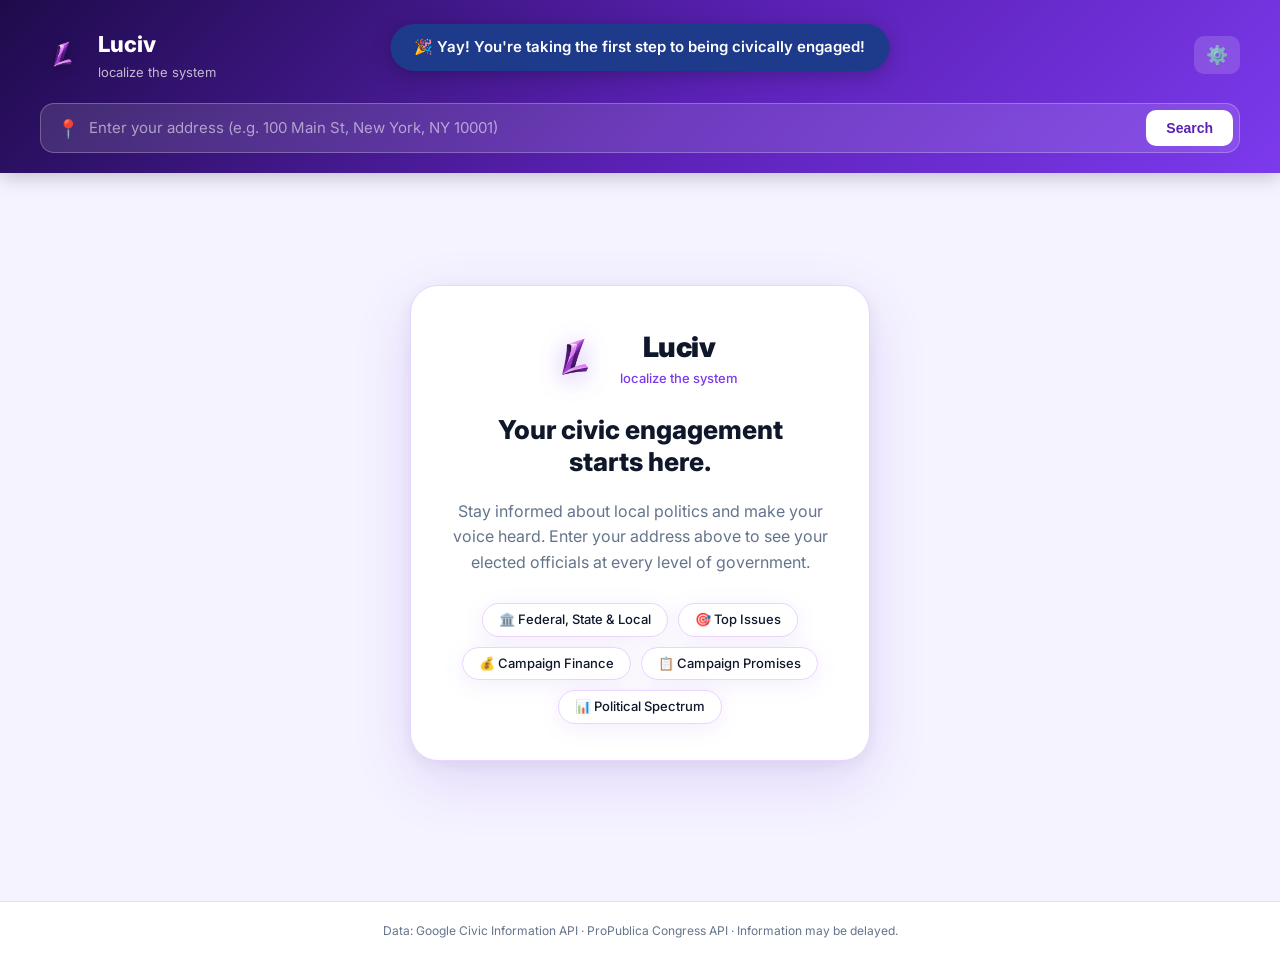
==== index.html @ 6c918d49 "Initial commit — Luciv civic engagement app" ====
<!DOCTYPE html>
<html lang="en">
<head>
  <meta charset="UTF-8">
  <meta name="viewport" content="width=device-width, initial-scale=1.0">
  <title>My Representatives Scorecard</title>
  <link rel="preconnect" href="https://fonts.googleapis.com">
  <link href="https://fonts.googleapis.com/css2?family=Inter:wght@300;400;500;600;700;800&display=swap" rel="stylesheet">
  <link rel="stylesheet" href="style.css">
</head>
<body>

  <!-- Setup Modal -->
  <div id="setup-modal" class="modal-overlay">
    <div class="modal-card">
      <div class="modal-header">
        <div class="modal-luciv-brand">
          <img src="logo.png" class="modal-logo-img" alt="Luciv">
          <div class="modal-brand-name">Luciv</div>
        </div>
        <p>Enter your API keys to get started. Keys are stored locally in your browser.</p>
      </div>
      <div class="modal-body">
        <div class="field-group">
          <label for="propublica-key-input">
            OpenStates API Key
            <span class="optional">Optional — adds your state senators &amp; representatives</span>
          </label>
          <input type="text" id="propublica-key-input" placeholder="paste your OpenStates key here">
          <a class="api-link" href="https://openstates.org/accounts/signup/" target="_blank">
            Free instant signup → openstates.org/accounts/signup
          </a>
        </div>
        <div class="field-group">
          <label for="fec-key-input">
            FEC API Key
            <span class="optional">Optional — shows campaign finance for federal officials</span>
          </label>
          <input type="text" id="fec-key-input" placeholder="paste your FEC key here (free at api.data.gov)">
          <a class="api-link" href="https://api.data.gov/signup/" target="_blank">
            Free instant signup → api.data.gov/signup
          </a>
        </div>
        <input type="hidden" id="civic-key-input" value="built-in">
        <button id="save-keys-btn" class="btn-primary" onclick="saveKeys()">Save & Continue</button>
      </div>
    </div>
  </div>

  <!-- Main App -->
  <div id="app" class="hidden">

    <header class="app-header">
      <div class="header-inner">
        <div class="header-brand">
          <img src="logo.png" class="luciv-logo-img" alt="Luciv">
          <div>
            <h1>Luciv</h1>
            <p class="brand-sub">localize the system</p>
          </div>
        </div>
        <button class="btn-settings" onclick="openSettings()" title="Settings">⚙️</button>
      </div>

      <div class="search-bar">
        <div class="search-inner">
          <span class="search-icon">📍</span>
          <input
            type="text"
            id="address-input"
            placeholder="Enter your address (e.g. 100 Main St, New York, NY 10001)"
            onkeydown="if(event.key==='Enter') lookupReps()"
          >
          <button class="btn-search" onclick="lookupReps()">
            <span id="search-btn-text">Search</span>
          </button>
        </div>
      </div>
    </header>

    <main id="main-content">
      <div id="intro-state" class="state-view">
        <div class="intro-card">
          <div class="intro-luciv-brand">
            <img src="logo.png" class="intro-logo-img" alt="Luciv">
            <div>
              <div class="intro-luciv-name">Luciv</div>
              <div class="intro-luciv-tag">localize the system</div>
            </div>
          </div>
          <h2 class="intro-civic-heading">Your civic engagement<br>starts here.</h2>
          <p class="intro-civic-sub">Stay informed about local politics and make your voice heard. Enter your address above to see your elected officials at every level of government.</p>
          <div class="intro-features">
            <div class="feature-pill">🏛️ Federal, State &amp; Local</div>
            <div class="feature-pill">🎯 Top Issues</div>
            <div class="feature-pill">💰 Campaign Finance</div>
            <div class="feature-pill">📋 Campaign Promises</div>
            <div class="feature-pill">📊 Political Spectrum</div>
          </div>
        </div>
      </div>

      <div id="loading-state" class="state-view hidden">
        <div class="spinner"></div>
        <p id="loading-msg">Looking up your representatives…</p>
      </div>

      <div id="error-state" class="state-view hidden">
        <div class="error-icon">⚠️</div>
        <h3 id="error-title">Something went wrong</h3>
        <p id="error-msg"></p>
        <button class="btn-primary" onclick="hideError()">Try Again</button>
      </div>

      <div id="results-container" class="hidden">
        <div id="address-display" class="address-banner"></div>
        <div id="level-tabs" class="level-tabs">
          <button class="tab active" data-level="all" onclick="filterByLevel('all')">All</button>
          <button class="tab" data-level="federal" onclick="filterByLevel('federal')">Federal</button>
          <button class="tab" data-level="state" onclick="filterByLevel('state')">State</button>
          <button class="tab" data-level="local" onclick="filterByLevel('local')">Local</button>
        </div>
        <div id="cards-grid" class="cards-grid"></div>
      </div>
    </main>

    <!-- Detail Drawer -->
    <div id="detail-modal" class="hidden">
      <div id="detail-overlay"></div>
      <div id="detail-panel" class="detail-panel">
        <div class="detail-close-bar">
          <button onclick="closeDetail()">✕ Close</button>
        </div>
        <div id="detail-content"></div>
      </div>
    </div>

    <footer class="app-footer">
      Data: Google Civic Information API · ProPublica Congress API · Information may be delayed.
    </footer>
  </div>

  <script src="script.js?v=12"></script>
</body>
</html>
---- style.css ----
*, *::before, *::after { box-sizing: border-box; margin: 0; padding: 0; }

:root {
  --dem: #1a56db;
  --dem-bg: #eff6ff;
  --dem-accent: #bfdbfe;
  --rep: #dc2626;
  --rep-bg: #fef2f2;
  --rep-accent: #fecaca;
  --ind: #7c3aed;
  --ind-bg: #faf5ff;
  --ind-accent: #ede9fe;
  --grn: #059669;
  --grn-bg: #ecfdf5;
  --grn-accent: #a7f3d0;
  --lib: #d97706;
  --lib-bg: #fffbeb;
  --lib-accent: #fde68a;
  --oth: #6b7280;
  --oth-bg: #f9fafb;
  --oth-accent: #e5e7eb;
  --primary: #7C3AED;
  --primary-dark: #5B21B6;
  --primary-light: #EDE9FE;
  --primary-text: #6D28D9;
  --surface: #ffffff;
  --bg: #F5F3FF;
  --border: #E9D5FF;
  --text: #0f172a;
  --text-muted: #64748b;
  --radius: 16px;
  --shadow: 0 4px 24px rgba(109,40,217,0.08);
  --shadow-hover: 0 8px 40px rgba(109,40,217,0.16);
}

body {
  font-family: 'Inter', -apple-system, sans-serif;
  background: var(--bg);
  color: var(--text);
  min-height: 100vh;
  line-height: 1.5;
}

/* ── MODAL ── */
.modal-overlay {
  position: fixed; inset: 0;
  background: rgba(15,23,42,0.7);
  backdrop-filter: blur(8px);
  display: flex; align-items: center; justify-content: center;
  z-index: 1000;
  padding: 16px;
}
.modal-card {
  background: var(--surface);
  border-radius: 24px;
  width: 100%; max-width: 480px;
  box-shadow: 0 24px 80px rgba(0,0,0,0.3);
  overflow: hidden;
}
.modal-header {
  background: linear-gradient(135deg, var(--primary-dark), var(--primary));
  color: white;
  padding: 32px;
  text-align: center;
}
.modal-luciv-brand {
  display: flex; align-items: center; justify-content: center;
  gap: 12px; margin-bottom: 14px;
}
.modal-logo-mark {
  width: 48px; height: 48px; border-radius: 14px;
  background: rgba(255,255,255,0.2);
  border: 1.5px solid rgba(255,255,255,0.4);
  display: flex; align-items: center; justify-content: center;
  font-size: 24px; font-weight: 900; color: white;
}
.modal-logo-img {
  height: 52px; width: auto;
  filter: drop-shadow(0 2px 8px rgba(0,0,0,0.25));
}
.modal-brand-name { font-size: 28px; font-weight: 900; color: white; letter-spacing: -0.5px; }
.modal-header p { opacity: 0.85; font-size: 14px; }
.modal-body { padding: 28px 32px 32px; }
.field-group { margin-bottom: 20px; }
.field-group label {
  display: flex; align-items: center; gap: 8px;
  font-size: 13px; font-weight: 600; color: var(--text);
  margin-bottom: 6px;
}
.required {
  font-size: 11px; font-weight: 500;
  background: #fef2f2; color: #dc2626;
  padding: 2px 8px; border-radius: 99px;
}
.optional {
  font-size: 11px; font-weight: 500;
  background: #f0fdf4; color: #059669;
  padding: 2px 8px; border-radius: 99px;
}
.field-group input {
  width: 100%;
  border: 1.5px solid var(--border);
  border-radius: 10px;
  padding: 10px 14px;
  font-size: 14px;
  font-family: 'Inter', monospace;
  outline: none;
  transition: border-color 0.15s;
}
.field-group input:focus { border-color: var(--primary); box-shadow: 0 0 0 3px rgba(124,58,237,0.12); }
.api-link {
  display: block; margin-top: 6px;
  font-size: 12px; color: var(--primary); text-decoration: none;
}
.api-link:hover { text-decoration: underline; }

/* ── BUTTONS ── */
.btn-primary {
  display: block; width: 100%;
  background: linear-gradient(135deg, var(--primary-dark), var(--primary));
  color: white; border: none; border-radius: 12px;
  padding: 13px 20px; font-size: 15px; font-weight: 600;
  cursor: pointer; transition: opacity 0.15s, transform 0.1s;
}
.btn-primary:hover { opacity: 0.92; }
.btn-primary:active { transform: scale(0.98); }

/* ── HEADER ── */
.app-header {
  background: linear-gradient(135deg, #1E0B4B 0%, var(--primary-dark) 55%, var(--primary) 100%);
  color: white;
  padding: 28px 24px 0;
  position: sticky; top: 0; z-index: 100;
  box-shadow: 0 2px 20px rgba(0,0,0,0.25);
}
.header-inner {
  display: flex; align-items: center; justify-content: space-between;
  max-width: 1200px; margin: 0 auto;
  margin-bottom: 20px;
}
.header-brand { display: flex; align-items: center; gap: 14px; }
.luciv-logo-mark {
  width: 40px; height: 40px; border-radius: 12px;
  background: linear-gradient(135deg, #A78BFA, #ffffff30);
  border: 1.5px solid rgba(255,255,255,0.4);
  display: flex; align-items: center; justify-content: center;
  font-size: 20px; font-weight: 900; color: white;
  letter-spacing: -1px; flex-shrink: 0;
  box-shadow: 0 2px 8px rgba(0,0,0,0.2);
}
.luciv-logo-img {
  height: 44px; width: auto; flex-shrink: 0;
  filter: drop-shadow(0 2px 6px rgba(0,0,0,0.3));
}
.header-brand h1 { font-size: 22px; font-weight: 800; }
.brand-sub { font-size: 13px; opacity: 0.7; margin-top: 2px; }
.btn-settings {
  background: rgba(255,255,255,0.15);
  border: none; border-radius: 10px;
  padding: 8px 12px; font-size: 18px;
  cursor: pointer; transition: background 0.15s;
  color: white;
}
.btn-settings:hover { background: rgba(255,255,255,0.25); }

.search-bar {
  max-width: 1200px; margin: 0 auto;
  padding-bottom: 20px;
}
.search-inner {
  display: flex; align-items: center;
  background: rgba(255,255,255,0.12);
  border: 1.5px solid rgba(255,255,255,0.25);
  border-radius: 14px;
  padding: 6px 6px 6px 16px;
  gap: 10px;
  backdrop-filter: blur(4px);
}
.search-icon { font-size: 18px; flex-shrink: 0; }
.search-inner input {
  flex: 1; background: none; border: none; outline: none;
  color: white; font-size: 15px; font-family: 'Inter', sans-serif;
}
.search-inner input::placeholder { color: rgba(255,255,255,0.55); }
.btn-search {
  background: white; color: var(--primary-dark);
  border: none; border-radius: 10px;
  padding: 10px 20px; font-size: 14px; font-weight: 700;
  cursor: pointer; transition: opacity 0.15s, transform 0.1s;
  white-space: nowrap; flex-shrink: 0;
}
.btn-search:hover { opacity: 0.9; }
.btn-search:active { transform: scale(0.97); }
.btn-search.loading { opacity: 0.7; pointer-events: none; }

/* ── MAIN CONTENT ── */
main { max-width: 1200px; margin: 0 auto; padding: 32px 24px 60px; }

/* ── STATE VIEWS ── */
.state-view {
  display: flex; flex-direction: column; align-items: center;
  justify-content: center; text-align: center;
  padding: 80px 24px; gap: 16px;
}
.intro-graphic { font-size: 72px; }
.state-view h2 { font-size: 26px; font-weight: 800; color: var(--text); }
.state-view p { font-size: 16px; color: var(--text-muted); max-width: 420px; }
.intro-features { display: flex; flex-wrap: wrap; gap: 10px; justify-content: center; margin-top: 8px; }
.feature-pill {
  background: var(--surface); border: 1.5px solid var(--border);
  border-radius: 99px; padding: 6px 16px; font-size: 13px; font-weight: 500;
  box-shadow: var(--shadow);
}

/* ── LUCIV INTRO CARD ── */
.intro-card {
  background: var(--surface);
  border-radius: 28px;
  padding: 40px 36px 36px;
  max-width: 460px; width: 100%;
  box-shadow: 0 20px 60px rgba(109,40,217,0.14), 0 4px 16px rgba(0,0,0,0.06);
  border: 1.5px solid var(--border);
  display: flex; flex-direction: column; align-items: center; gap: 20px;
  text-align: center;
}
.intro-luciv-brand {
  display: flex; align-items: center; gap: 14px;
  margin-bottom: 4px;
}
.intro-logo-img {
  height: 64px; width: auto; flex-shrink: 0;
  filter: drop-shadow(0 4px 12px rgba(124,58,237,0.4));
}
.intro-logo-mark {
  width: 52px; height: 52px; border-radius: 16px;
  background: linear-gradient(135deg, var(--primary-dark), var(--primary));
  display: flex; align-items: center; justify-content: center;
  font-size: 26px; font-weight: 900; color: white;
  box-shadow: 0 4px 16px rgba(124,58,237,0.35);
  flex-shrink: 0;
}
.intro-luciv-name {
  font-size: 28px; font-weight: 900; color: var(--text);
  letter-spacing: -0.5px;
}
.intro-luciv-tag {
  font-size: 13px; color: var(--primary); font-weight: 500; margin-top: 1px;
}
.intro-civic-heading {
  font-size: 26px; font-weight: 800; color: var(--text);
  line-height: 1.25; margin: 0;
}
.intro-civic-sub {
  font-size: 15px; color: var(--text-muted); line-height: 1.6;
  max-width: 360px; margin: 0;
}
.error-icon { font-size: 48px; }
.state-view h3 { font-size: 20px; font-weight: 700; color: #dc2626; }

/* ── SPINNER ── */
.spinner {
  width: 48px; height: 48px;
  border: 4px solid var(--border);
  border-top-color: var(--primary);
  border-radius: 50%;
  animation: spin 0.8s linear infinite;
}
@keyframes spin { to { transform: rotate(360deg); } }

/* ── ADDRESS BANNER ── */
.address-banner {
  background: var(--surface); border: 1.5px solid var(--border);
  border-radius: 12px; padding: 12px 18px;
  font-size: 14px; color: var(--text-muted);
  margin-bottom: 20px; box-shadow: var(--shadow);
}
.address-banner strong { color: var(--text); }

/* ── LEVEL TABS ── */
.level-tabs {
  display: flex; gap: 8px; margin-bottom: 24px;
  overflow-x: auto; padding-bottom: 4px;
}
.tab {
  background: var(--surface); border: 1.5px solid var(--border);
  border-radius: 99px; padding: 7px 18px;
  font-size: 13px; font-weight: 600; cursor: pointer;
  color: var(--text-muted); white-space: nowrap;
  transition: all 0.15s;
}
.tab:hover { border-color: var(--primary); color: var(--primary); }
.tab.active {
  background: var(--primary); border-color: var(--primary);
  color: white;
}

/* ── CARDS GRID ── */
.cards-grid {
  display: grid;
  grid-template-columns: repeat(auto-fill, minmax(320px, 1fr));
  gap: 24px;
}

/* ── REP CARD ── */
.rep-card {
  background: var(--surface);
  border-radius: var(--radius);
  box-shadow: var(--shadow);
  overflow: hidden;
  transition: transform 0.2s, box-shadow 0.2s;
  display: flex; flex-direction: column;
  border: 1.5px solid var(--border);
  cursor: pointer;
}
.rep-card:hover { transform: translateY(-4px); box-shadow: var(--shadow-hover); }

.card-header {
  padding: 20px 20px 16px;
  display: flex; align-items: flex-start; gap: 14px;
  position: relative;
}
.card-header::before {
  content: '';
  position: absolute; top: 0; left: 0; right: 0; height: 4px;
}
.party-dem .card-header::before { background: var(--dem); }
.party-rep .card-header::before { background: var(--rep); }
.party-ind .card-header::before { background: var(--ind); }
.party-grn .card-header::before { background: var(--grn); }
.party-lib .card-header::before { background: var(--lib); }
.party-oth .card-header::before { background: var(--oth); }

.rep-photo {
  width: 64px; height: 64px; border-radius: 50%;
  object-fit: cover; flex-shrink: 0;
  border: 3px solid var(--border);
}
.rep-photo-placeholder {
  width: 64px; height: 64px; border-radius: 50%;
  display: flex; align-items: center; justify-content: center;
  font-size: 28px; flex-shrink: 0; border: 3px solid var(--border);
}
.party-dem .rep-photo-placeholder { background: var(--dem-bg); }
.party-rep .rep-photo-placeholder { background: var(--rep-bg); }
.party-ind .rep-photo-placeholder { background: var(--ind-bg); }
.party-grn .rep-photo-placeholder { background: var(--grn-bg); }
.party-lib .rep-photo-placeholder { background: var(--lib-bg); }
.party-oth .rep-photo-placeholder { background: var(--oth-bg); }

.rep-info { flex: 1; min-width: 0; }
.rep-name {
  font-size: 17px; font-weight: 800; color: var(--text);
  line-height: 1.2; margin-bottom: 4px;
}
.rep-office {
  font-size: 12px; color: var(--text-muted); font-weight: 500;
  margin-bottom: 8px; line-height: 1.3;
}
.party-badge {
  display: inline-flex; align-items: center; gap: 5px;
  padding: 3px 10px; border-radius: 99px;
  font-size: 11px; font-weight: 700; letter-spacing: 0.3px;
}
.party-dem .party-badge { background: var(--dem-bg); color: var(--dem); }
.party-rep .party-badge { background: var(--rep-bg); color: var(--rep); }
.party-ind .party-badge { background: var(--ind-bg); color: var(--ind); }
.party-grn .party-badge { background: var(--grn-bg); color: var(--grn); }
.party-lib .party-badge { background: var(--lib-bg); color: var(--lib); }
.party-oth .party-badge { background: var(--oth-bg); color: var(--oth); }

.level-chip {
  background: var(--bg); border: 1px solid var(--border);
  border-radius: 6px; padding: 2px 8px;
  font-size: 10px; font-weight: 700; letter-spacing: 0.5px;
  color: var(--text-muted); text-transform: uppercase;
}

/* ── CARD SECTIONS ── */
.card-section {
  padding: 14px 20px;
  border-top: 1px solid var(--border);
}
.section-label {
  font-size: 10px; font-weight: 800; letter-spacing: 1px;
  text-transform: uppercase; color: var(--text-muted);
  margin-bottom: 10px;
}

/* Issues */
.issues-list { display: flex; flex-direction: column; gap: 7px; }
.issue-item {
  display: flex; align-items: flex-start; gap: 8px;
  font-size: 13px; color: var(--text); font-weight: 500;
}
.issue-dot {
  width: 8px; height: 8px; border-radius: 50%;
  margin-top: 4px; flex-shrink: 0;
}
.party-dem .issue-dot { background: var(--dem); }
.party-rep .issue-dot { background: var(--rep); }
.party-ind .issue-dot { background: var(--ind); }
.party-grn .issue-dot { background: var(--grn); }
.party-lib .issue-dot { background: var(--lib); }
.party-oth .issue-dot { background: var(--oth); }

.issues-note {
  font-size: 11px; color: var(--text-muted); font-style: italic;
  margin-top: 6px;
}

/* Contact */
.contact-list { display: flex; flex-direction: column; gap: 7px; }
.contact-item {
  display: flex; align-items: center; gap: 8px;
  font-size: 13px; color: var(--text);
}
.contact-icon { font-size: 14px; flex-shrink: 0; width: 18px; text-align: center; }
.contact-item a { color: inherit; text-decoration: none; }
.contact-item a:hover { text-decoration: underline; }

/* Social */
.social-row {
  display: flex; flex-wrap: wrap; gap: 8px;
}
.social-btn {
  display: inline-flex; align-items: center; gap: 6px;
  padding: 5px 12px; border-radius: 8px;
  font-size: 12px; font-weight: 600; text-decoration: none;
  border: 1.5px solid var(--border); color: var(--text);
  transition: all 0.15s;
}
.social-btn:hover { border-color: var(--dem); color: var(--dem); background: var(--dem-bg); }
.social-twitter:hover { border-color: #1da1f2; color: #1da1f2; background: #eff8ff; }
.social-youtube:hover { border-color: #ff0000; color: #ff0000; background: #fff5f5; }
.social-facebook:hover { border-color: #1877f2; color: #1877f2; background: #eff6ff; }
.social-instagram:hover { border-color: #e1306c; color: #e1306c; background: #fff0f5; }

/* Card Footer */
.card-footer {
  margin-top: auto;
  padding: 12px 20px;
  border-top: 1px solid var(--border);
  display: flex; gap: 8px;
}
.btn-website {
  flex: 1; padding: 9px 12px; border-radius: 10px;
  font-size: 13px; font-weight: 600; text-align: center;
  text-decoration: none; border: 1.5px solid var(--border);
  color: var(--text); background: var(--bg);
  transition: all 0.15s; cursor: pointer;
}
.btn-website:hover { background: var(--text); color: white; border-color: var(--text); }

/* Loading skeletons */
.skeleton-card {
  background: var(--surface);
  border-radius: var(--radius);
  border: 1.5px solid var(--border);
  overflow: hidden; height: 380px;
  animation: pulse 1.5s ease-in-out infinite;
}
.skeleton-bar {
  background: var(--border);
  border-radius: 4px;
  margin: 12px 20px;
}
@keyframes pulse {
  0%, 100% { opacity: 1; }
  50% { opacity: 0.5; }
}

/* ── CAMPAIGN VS. RECORD ── */
.cvr-section { background: var(--bg); }

.cvr-sub-label {
  font-size: 11px; font-weight: 700; color: var(--text-muted);
  letter-spacing: 0.3px; margin-bottom: 8px;
}

.positions-list { display: flex; flex-direction: column; gap: 9px; }
.position-item {
  background: var(--surface); border: 1px solid var(--border);
  border-radius: 8px; padding: 8px 11px;
}
.pos-topic {
  font-size: 11px; font-weight: 800; letter-spacing: 0.4px;
  text-transform: uppercase; color: var(--text-muted);
  margin-bottom: 3px;
}
.party-dem .pos-topic { color: var(--dem); }
.party-rep .pos-topic { color: var(--rep); }
.party-ind .pos-topic { color: var(--ind); }
.pos-stance { font-size: 12px; color: var(--text); line-height: 1.5; }
.pos-item-compact { padding: 4px 0; border-bottom: none; }
.pos-item-compact .pos-topic { margin-bottom: 0; }
.cvr-source { font-size: 11px; color: var(--text-muted); margin-top: 8px; }

.votes-list { display: flex; flex-direction: column; gap: 7px; }
.vote-item {
  display: grid;
  grid-template-columns: auto 1fr auto;
  align-items: start; gap: 8px;
}
.vote-badge {
  font-size: 11px; font-weight: 800; border-radius: 6px;
  padding: 2px 7px; white-space: nowrap; flex-shrink: 0;
}
.vote-yes { background: #dcfce7; color: #15803d; }
.vote-no  { background: #fee2e2; color: #dc2626; }
.vote-desc { font-size: 12px; color: var(--text); line-height: 1.4; }
.vote-date {
  font-size: 11px; color: var(--text-muted);
  white-space: nowrap; padding-top: 1px;
}

.vote-stats-row {
  display: flex; flex-wrap: wrap; gap: 6px;
  margin-top: 10px;
}
.vote-stat-chip {
  background: var(--surface); border: 1px solid var(--border);
  border-radius: 99px; padding: 3px 10px;
  font-size: 11px; color: var(--text-muted);
}
.vote-stat-chip strong { color: var(--text); }

/* ── FOOTER ── */
.app-footer {
  text-align: center; padding: 20px;
  font-size: 12px; color: var(--text-muted);
  border-top: 1px solid var(--border);
  background: var(--surface);
}

/* ── UTILITIES ── */
.hidden { display: none !important; }

/* ── COMPACT CARD LAYOUT ── */
.card-accent-bar {
  height: 4px; flex-shrink: 0;
}
.party-dem .card-accent-bar { background: var(--dem); }
.party-rep .card-accent-bar { background: var(--rep); }
.party-ind .card-accent-bar { background: var(--ind); }
.party-grn .card-accent-bar { background: var(--grn); }
.party-lib .card-accent-bar { background: var(--lib); }
.party-oth .card-accent-bar { background: var(--oth); }

.card-body {
  display: flex; align-items: flex-start; gap: 14px;
  padding: 16px 20px 12px;
}
.card-info { flex: 1; min-width: 0; }
.card-name {
  font-size: 16px; font-weight: 800; color: var(--text);
  line-height: 1.2; margin-bottom: 3px;
  white-space: nowrap; overflow: hidden; text-overflow: ellipsis;
}
.card-office {
  font-size: 12px; color: var(--text-muted); font-weight: 500;
  margin-bottom: 8px; line-height: 1.3;
}
.card-meta {
  display: flex; align-items: center; gap: 6px; flex-wrap: wrap;
}
.card-issue-tags {
  display: flex; flex-wrap: wrap; gap: 6px;
  padding: 0 20px 12px;
}
.issue-tag {
  background: var(--bg); border: 1px solid var(--border);
  border-radius: 99px; padding: 3px 10px;
  font-size: 11px; font-weight: 500; color: var(--text-muted);
}
.card-placeholder-note {
  font-size: 11px; color: var(--text-muted); font-style: italic;
  padding: 0 20px 12px;
}
.card-cta {
  margin-top: auto;
  padding: 10px 20px;
  border-top: 1px solid var(--border);
  font-size: 12px; font-weight: 600;
  text-align: right;
}
.party-dem .card-cta { color: var(--dem); }
.party-rep .card-cta { color: var(--rep); }
.party-ind .card-cta { color: var(--ind); }
.party-grn .card-cta { color: var(--grn); }
.party-lib .card-cta { color: var(--lib); }
.party-oth .card-cta { color: var(--oth); }

/* ── DETAIL DRAWER ── */
#detail-modal {
  position: fixed; inset: 0; z-index: 200;
  display: flex; align-items: stretch; justify-content: flex-end;
}

#detail-overlay {
  position: absolute; inset: 0;
  background: rgba(15,23,42,0.55);
  backdrop-filter: blur(4px);
}

.detail-panel {
  position: relative; z-index: 1;
  width: 100%; max-width: 520px;
  background: var(--surface);
  overflow-y: auto;
  transform: translateX(100%);
  transition: transform 0.3s cubic-bezier(0.4,0,0.2,1);
  display: flex; flex-direction: column;
  box-shadow: -8px 0 48px rgba(0,0,0,0.18);
}
.detail-panel.open { transform: translateX(0); }

.party-dem.detail-panel { border-top: 4px solid var(--dem); }
.party-rep.detail-panel { border-top: 4px solid var(--rep); }
.party-ind.detail-panel { border-top: 4px solid var(--ind); }
.party-grn.detail-panel { border-top: 4px solid var(--grn); }
.party-lib.detail-panel { border-top: 4px solid var(--lib); }
.party-oth.detail-panel { border-top: 4px solid var(--oth); }

.detail-close-bar {
  position: sticky; top: 0; z-index: 10;
  display: flex; justify-content: flex-end; align-items: center;
  padding: 10px 16px;
  background: var(--surface);
  border-bottom: 1px solid var(--border);
}
.detail-close-bar button {
  background: var(--bg); border: 1.5px solid var(--border);
  border-radius: 8px; padding: 5px 14px;
  font-size: 13px; font-weight: 600; cursor: pointer;
  color: var(--text-muted); transition: all 0.15s;
  font-family: 'Inter', sans-serif;
}
.detail-close-bar button:hover { background: var(--text); color: white; border-color: var(--text); }

.detail-header {
  display: flex; align-items: flex-start; gap: 16px;
  padding: 20px 24px 16px;
  border-bottom: 1px solid var(--border);
}
.detail-photo {
  width: 80px; height: 80px; border-radius: 50%;
  object-fit: cover; flex-shrink: 0;
  border: 3px solid var(--border);
}
.detail-photo-placeholder {
  width: 80px; height: 80px; border-radius: 50%;
  display: flex; align-items: center; justify-content: center;
  font-size: 36px; flex-shrink: 0; border: 3px solid var(--border);
}
.party-dem .detail-photo-placeholder { background: var(--dem-bg); }
.party-rep .detail-photo-placeholder { background: var(--rep-bg); }
.party-ind .detail-photo-placeholder { background: var(--ind-bg); }
.party-grn .detail-photo-placeholder { background: var(--grn-bg); }
.party-lib .detail-photo-placeholder { background: var(--lib-bg); }
.party-oth .detail-photo-placeholder { background: var(--oth-bg); }

.detail-header-info { flex: 1; min-width: 0; }
.detail-name {
  font-size: 20px; font-weight: 800; color: var(--text);
  line-height: 1.2; margin-bottom: 4px;
}
.detail-office {
  font-size: 13px; color: var(--text-muted); font-weight: 500;
  margin-bottom: 10px; line-height: 1.3;
}
.detail-meta {
  display: flex; align-items: center; gap: 6px; flex-wrap: wrap;
}

.detail-section {
  padding: 16px 24px;
  border-bottom: 1px solid var(--border);
}
.detail-section .section-label { margin-bottom: 12px; }
.detail-section .cvr-sub-label { margin-bottom: 8px; }

/* ── FUNDERS ── */
.funders-list { display: flex; flex-direction: column; gap: 6px; }
.funder-item {
  display: flex; align-items: center; justify-content: space-between;
  gap: 12px; padding: 7px 10px;
  background: var(--bg); border: 1px solid var(--border);
  border-radius: 8px;
}
.funder-name {
  font-size: 13px; font-weight: 500; color: var(--text);
  flex: 1; min-width: 0;
  white-space: nowrap; overflow: hidden; text-overflow: ellipsis;
}
.funder-link {
  color: inherit; text-decoration: none;
}
.funder-link:hover { text-decoration: underline; }
.tec-link {
  display: inline-block; margin-top: 6px;
  font-weight: 600; color: var(--primary); text-decoration: none;
}
.tec-link:hover { text-decoration: underline; }
.funder-amount {
  font-size: 12px; font-weight: 700; color: var(--text-muted);
  white-space: nowrap; flex-shrink: 0;
}
.party-dem .funder-amount { color: var(--dem); }
.party-rep .funder-amount { color: var(--rep); }
.funders-source {
  font-size: 10px; color: var(--text-muted);
  margin-top: 6px; font-style: italic;
}

.detail-footer {
  padding: 16px 24px;
  margin-top: auto;
}
.detail-footer .btn-website {
  display: block; text-align: center;
  padding: 11px 16px; border-radius: 10px;
  font-size: 14px; font-weight: 600;
  text-decoration: none; border: 1.5px solid var(--border);
  color: var(--text); background: var(--bg);
  transition: all 0.15s;
}
.detail-footer .btn-website:hover { background: var(--text); color: white; border-color: var(--text); }

/* ── RESPONSIVE ── */
@media (max-width: 600px) {
  .header-brand h1 { font-size: 18px; }
  .brand-sub { display: none; }
  main { padding: 20px 16px 40px; }
  .cards-grid { grid-template-columns: 1fr; gap: 16px; }
  .modal-body { padding: 20px; }
  #detail-modal { align-items: flex-end; }
  .detail-panel {
    max-width: 100%;
    max-height: 90vh;
    transform: translateY(100%);
    border-radius: 20px 20px 0 0;
    border-top-width: 4px;
  }
  .detail-panel.open { transform: translateY(0); }
}

/* ── IDEOLOGY BAR ───────────────────────────────────────────────────────────── */

.ideology-bar-wrap { padding: 4px 0 2px; }

.ideology-track {
  position: relative;
  height: 10px;
  border-radius: 99px;
  background: linear-gradient(to right, #3B82F6, #C4B5C8, #EF4444);
  margin: 10px 0 6px;
  box-shadow: inset 0 1px 2px rgba(0,0,0,0.12);
}

.ideology-fill {
  position: absolute;
  left: 0; top: 0; bottom: 0;
  border-radius: 99px 0 0 99px;
  pointer-events: none;
}

.ideology-marker {
  position: absolute;
  top: 50%;
  transform: translate(-50%, -50%);
  width: 20px; height: 20px;
  background: white;
  border: 3px solid #1F2937;
  border-radius: 50%;
  box-shadow: 0 2px 6px rgba(0,0,0,0.25);
  cursor: default;
  z-index: 2;
}

.ideology-tooltip {
  display: none;
  position: absolute;
  bottom: 130%;
  left: 50%;
  transform: translateX(-50%);
  background: #1F2937;
  color: #fff;
  font-size: 11px;
  white-space: nowrap;
  padding: 3px 8px;
  border-radius: 6px;
}

.ideology-marker:hover .ideology-tooltip { display: block; }

.ideology-rail-labels {
  display: flex;
  justify-content: space-between;
  font-size: 11px;
  color: var(--text-muted);
  margin-bottom: 6px;
}

.ideology-descriptor {
  font-size: 14px;
  font-weight: 700;
  text-align: center;
  margin-bottom: 3px;
}

.ideology-source {
  font-size: 11px;
  color: var(--text-muted);
  text-align: center;
}

/* ── CONFETTI ───────────────────────────────────────────────────────────────── */

@keyframes confetti-fall {
  0%   { transform: translateY(-20px) rotate(0deg); opacity: 1; }
  80%  { opacity: 1; }
  100% { transform: translateY(110vh) rotate(720deg); opacity: 0; }
}

#confetti-container {
  position: fixed; inset: 0; pointer-events: none; z-index: 9999; overflow: hidden;
}

.confetti-piece {
  position: absolute;
  top: -12px;
  animation: confetti-fall linear forwards;
}

#confetti-toast {
  position: fixed;
  top: 24px;
  left: 50%;
  transform: translateX(-50%) translateY(-80px);
  background: #1E3A8A;
  color: #fff;
  font-family: 'Inter', sans-serif;
  font-size: 15px;
  font-weight: 600;
  padding: 12px 24px;
  border-radius: 99px;
  box-shadow: 0 4px 20px rgba(0,0,0,0.25);
  z-index: 10000;
  white-space: nowrap;
  transition: transform 0.5s cubic-bezier(0.34,1.56,0.64,1), opacity 0.4s ease;
  opacity: 0;
}

#confetti-toast.confetti-toast-visible {
  transform: translateX(-50%) translateY(0);
  opacity: 1;
}

#confetti-toast.confetti-toast-hiding {
  transform: translateX(-50%) translateY(-80px);
  opacity: 0;
}
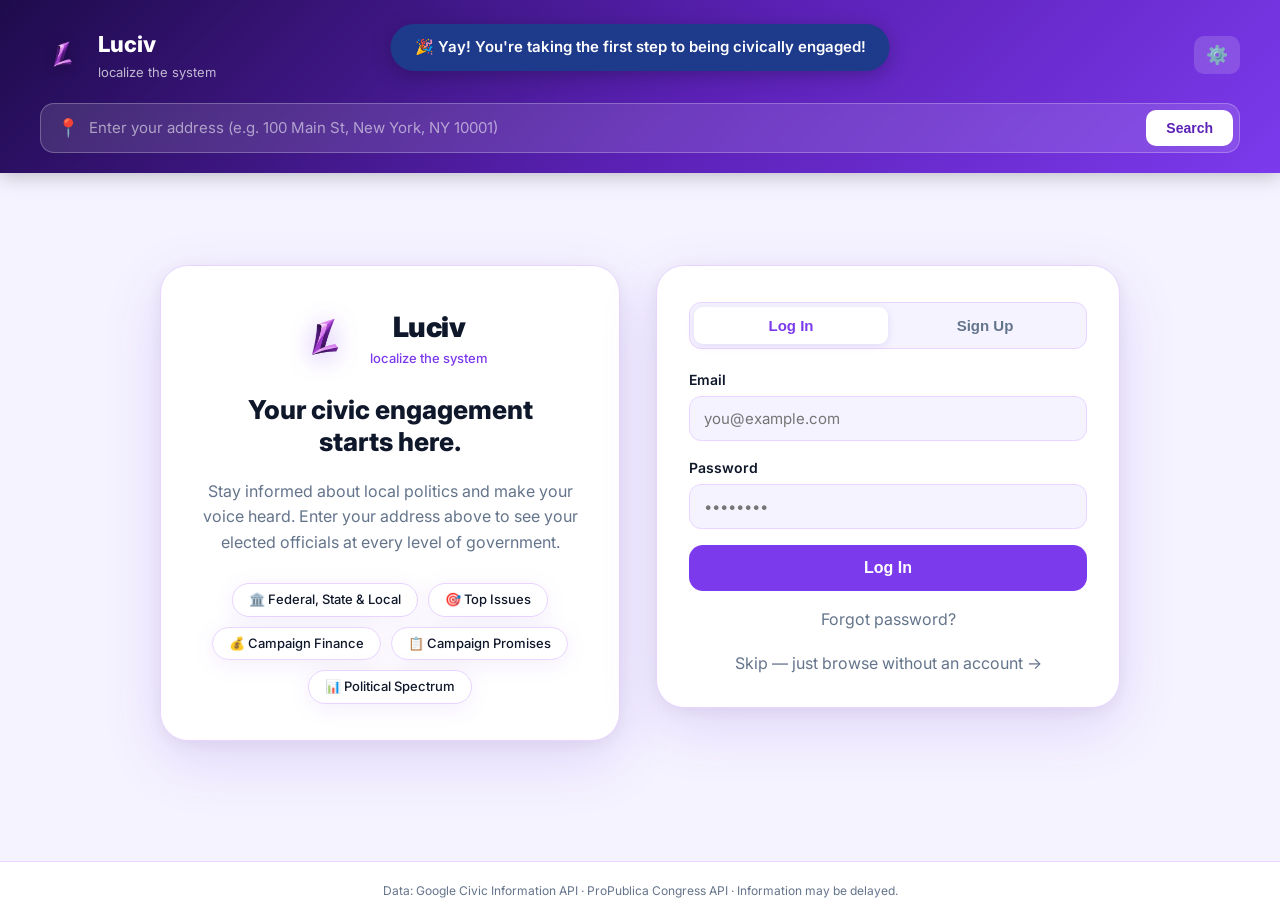
==== commit 23a15913: "Add two-column layout: intro card left, optional sign-up right" ====
--- a/index.html
+++ b/index.html
@@ -80,23 +80,69 @@
 
     <main id="main-content">
       <div id="intro-state" class="state-view">
-        <div class="intro-card">
-          <div class="intro-luciv-brand">
-            <img src="logo.png" class="intro-logo-img" alt="Luciv">
-            <div>
-              <div class="intro-luciv-name">Luciv</div>
-              <div class="intro-luciv-tag">localize the system</div>
+        <div class="intro-two-col">
+
+          <!-- LEFT: intro card -->
+          <div class="intro-card">
+            <div class="intro-luciv-brand">
+              <img src="logo.png" class="intro-logo-img" alt="Luciv">
+              <div>
+                <div class="intro-luciv-name">Luciv</div>
+                <div class="intro-luciv-tag">localize the system</div>
+              </div>
+            </div>
+            <h2 class="intro-civic-heading">Your civic engagement<br>starts here.</h2>
+            <p class="intro-civic-sub">Stay informed about local politics and make your voice heard. Enter your address above to see your elected officials at every level of government.</p>
+            <div class="intro-features">
+              <div class="feature-pill">🏛️ Federal, State &amp; Local</div>
+              <div class="feature-pill">🎯 Top Issues</div>
+              <div class="feature-pill">💰 Campaign Finance</div>
+              <div class="feature-pill">📋 Campaign Promises</div>
+              <div class="feature-pill">📊 Political Spectrum</div>
             </div>
           </div>
-          <h2 class="intro-civic-heading">Your civic engagement<br>starts here.</h2>
-          <p class="intro-civic-sub">Stay informed about local politics and make your voice heard. Enter your address above to see your elected officials at every level of government.</p>
-          <div class="intro-features">
-            <div class="feature-pill">🏛️ Federal, State &amp; Local</div>
-            <div class="feature-pill">🎯 Top Issues</div>
-            <div class="feature-pill">💰 Campaign Finance</div>
-            <div class="feature-pill">📋 Campaign Promises</div>
-            <div class="feature-pill">📊 Political Spectrum</div>
+
+          <!-- RIGHT: optional sign up -->
+          <div class="signup-card">
+            <div class="signup-tabs">
+              <button class="signup-tab active" onclick="switchAuthTab('login', this)">Log In</button>
+              <button class="signup-tab" onclick="switchAuthTab('signup', this)">Sign Up</button>
+            </div>
+
+            <div id="auth-login" class="auth-form">
+              <div class="auth-field">
+                <label>Email</label>
+                <input type="email" placeholder="you@example.com" id="login-email">
+              </div>
+              <div class="auth-field">
+                <label>Password</label>
+                <input type="password" placeholder="••••••••" id="login-password">
+              </div>
+              <button class="auth-submit" onclick="handleLogin()">Log In</button>
+              <p class="auth-link">Forgot password?</p>
+            </div>
+
+            <div id="auth-signup" class="auth-form hidden">
+              <div class="auth-field">
+                <label>Name</label>
+                <input type="text" placeholder="Your name" id="signup-name">
+              </div>
+              <div class="auth-field">
+                <label>Email</label>
+                <input type="email" placeholder="you@example.com" id="signup-email">
+              </div>
+              <div class="auth-field">
+                <label>Password</label>
+                <input type="password" placeholder="••••••••" id="signup-password">
+              </div>
+              <button class="auth-submit" onclick="handleSignup()">Create Account</button>
+            </div>
+
+            <p class="auth-skip" onclick="document.getElementById('intro-state').classList.add('hidden'); document.getElementById('intro-state').style.display='none'">
+              Skip — just browse without an account →
+            </p>
           </div>
+
         </div>
       </div>
 
--- a/style.css
+++ b/style.css
@@ -200,7 +200,81 @@
 .state-view {
   display: flex; flex-direction: column; align-items: center;
   justify-content: center; text-align: center;
-  padding: 80px 24px; gap: 16px;
+  padding: 60px 24px; gap: 16px;
+}
+
+/* ── TWO-COLUMN INTRO LAYOUT ── */
+.intro-two-col {
+  display: grid;
+  grid-template-columns: 1fr 1fr;
+  gap: 32px;
+  width: 100%;
+  max-width: 960px;
+  align-items: start;
+}
+@media (max-width: 700px) {
+  .intro-two-col { grid-template-columns: 1fr; }
+}
+
+/* ── SIGN UP CARD ── */
+.signup-card {
+  background: var(--surface);
+  border-radius: 28px;
+  padding: 36px 32px 32px;
+  box-shadow: 0 20px 60px rgba(109,40,217,0.14), 0 4px 16px rgba(0,0,0,0.06);
+  border: 1.5px solid var(--border);
+  display: flex; flex-direction: column; gap: 20px;
+}
+.signup-tabs {
+  display: flex; gap: 0;
+  background: var(--bg); border-radius: 12px;
+  padding: 4px; border: 1.5px solid var(--border);
+}
+.signup-tab {
+  flex: 1; padding: 10px; border: none; border-radius: 9px;
+  background: transparent; font-size: 15px; font-weight: 600;
+  color: var(--text-muted); cursor: pointer; transition: all .2s;
+}
+.signup-tab.active {
+  background: var(--surface);
+  color: var(--primary);
+  box-shadow: 0 2px 8px rgba(109,40,217,0.12);
+}
+.auth-form { display: flex; flex-direction: column; gap: 16px; }
+.auth-field { display: flex; flex-direction: column; gap: 6px; text-align: left; }
+.auth-field label { font-size: 14px; font-weight: 600; color: var(--text); }
+.auth-field input {
+  padding: 12px 14px; border: 1.5px solid var(--border);
+  border-radius: 12px; font-size: 15px; font-family: inherit;
+  background: var(--bg); color: var(--text); outline: none; transition: border .2s;
+}
+.auth-field input:focus { border-color: var(--primary); }
+.auth-submit {
+  width: 100%; padding: 14px; border: none; border-radius: 14px;
+  background: var(--primary); color: white;
+  font-size: 16px; font-weight: 700; cursor: pointer;
+  transition: background .2s, transform .1s;
+}
+.auth-submit:hover { background: var(--primary-dark); transform: translateY(-1px); }
+.auth-link {
+  text-align: center; font-size: 13px; color: var(--text-muted);
+  cursor: pointer; margin: 0;
+}
+.auth-link:hover { color: var(--primary); }
+.auth-skip {
+  text-align: center; font-size: 13px; color: var(--text-muted);
+  cursor: pointer; margin: 0; transition: color .2s;
+}
+.auth-skip:hover { color: var(--primary); }
+.auth-success {
+  display: flex; flex-direction: column; align-items: center;
+  gap: 12px; padding: 24px 0; text-align: center;
+}
+.auth-success-icon {
+  width: 52px; height: 52px; border-radius: 50%;
+  background: var(--primary); color: white;
+  display: flex; align-items: center; justify-content: center;
+  font-size: 24px; font-weight: 700;
 }
 .intro-graphic { font-size: 72px; }
 .state-view h2 { font-size: 26px; font-weight: 800; color: var(--text); }
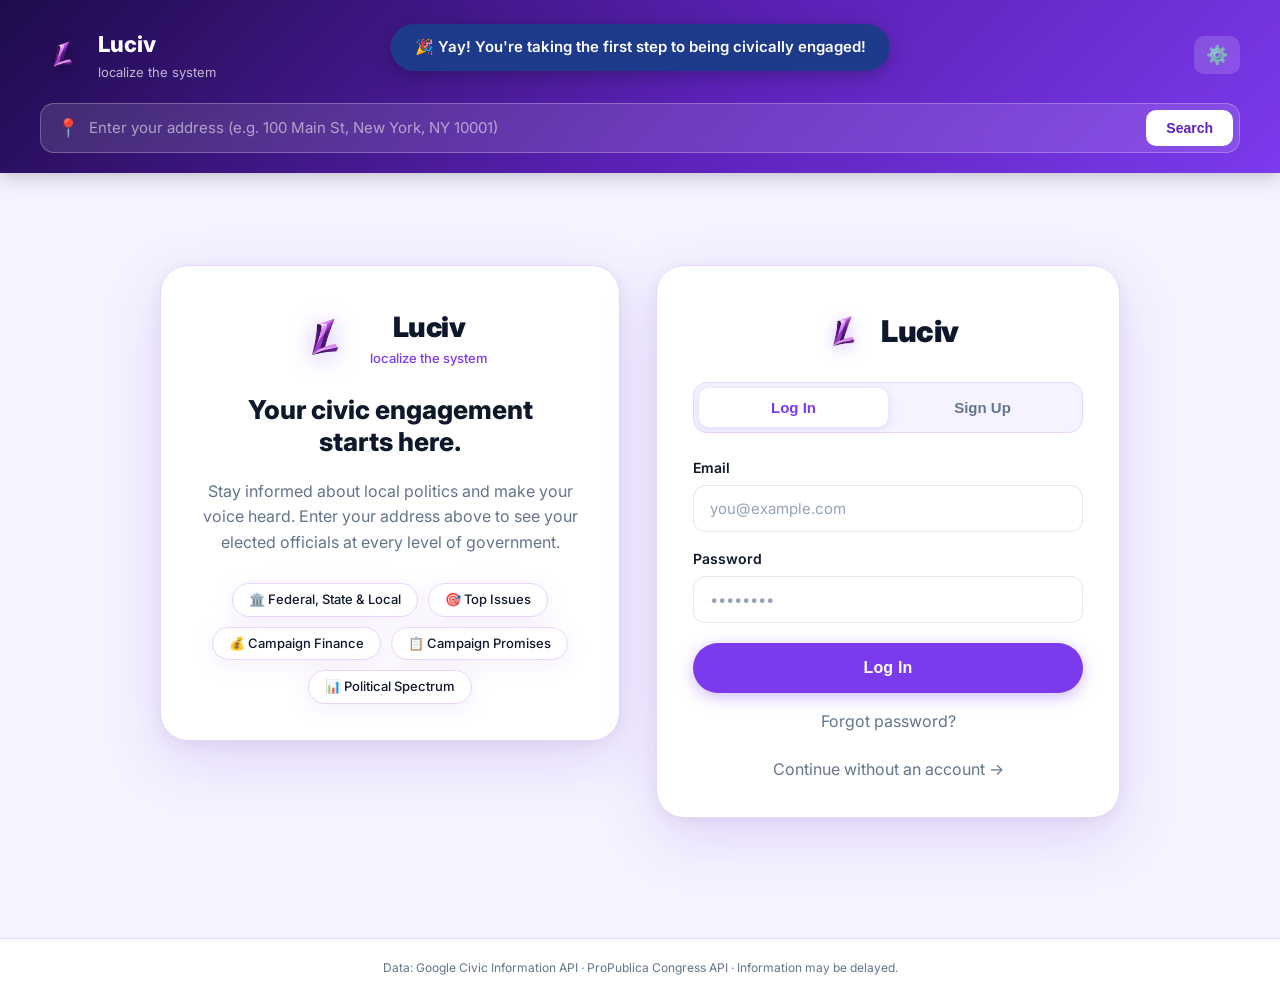
==== commit 34600592: "Match login card to Figma — logo header, pill button, clean inputs" ====
--- a/index.html
+++ b/index.html
@@ -104,6 +104,12 @@
 
           <!-- RIGHT: optional sign up -->
           <div class="signup-card">
+            <!-- Luciv logo at top, matching Figma -->
+            <div class="signup-logo">
+              <img src="logo.png" class="signup-logo-img" alt="Luciv">
+              <span class="signup-logo-name">Luciv</span>
+            </div>
+
             <div class="signup-tabs">
               <button class="signup-tab active" onclick="switchAuthTab('login', this)">Log In</button>
               <button class="signup-tab" onclick="switchAuthTab('signup', this)">Sign Up</button>
@@ -135,11 +141,11 @@
                 <label>Password</label>
                 <input type="password" placeholder="••••••••" id="signup-password">
               </div>
-              <button class="auth-submit" onclick="handleSignup()">Create Account</button>
+              <button class="auth-submit" onclick="handleSignup()">Sign Up</button>
             </div>
 
-            <p class="auth-skip" onclick="document.getElementById('intro-state').classList.add('hidden'); document.getElementById('intro-state').style.display='none'">
-              Skip — just browse without an account →
+            <p class="auth-skip" onclick="document.getElementById('intro-state').style.display='none'">
+              Continue without an account →
             </p>
           </div>
 
--- a/style.css
+++ b/style.css
@@ -217,45 +217,69 @@
 }
 
 /* ── SIGN UP CARD ── */
+/* ── SIGNUP CARD — matches Figma design ── */
 .signup-card {
   background: var(--surface);
   border-radius: 28px;
-  padding: 36px 32px 32px;
+  padding: 40px 36px 36px;
   box-shadow: 0 20px 60px rgba(109,40,217,0.14), 0 4px 16px rgba(0,0,0,0.06);
   border: 1.5px solid var(--border);
-  display: flex; flex-direction: column; gap: 20px;
-}
+  display: flex; flex-direction: column; gap: 24px;
+  align-items: center;
+}
+
+/* Logo header */
+.signup-logo {
+  display: flex; align-items: center; gap: 12px;
+}
+.signup-logo-img {
+  height: 52px; width: auto;
+  filter: drop-shadow(0 3px 8px rgba(124,58,237,0.35));
+}
+.signup-logo-name {
+  font-size: 30px; font-weight: 900; color: var(--text); letter-spacing: -0.5px;
+}
+
+/* Tab switcher — pill style like Figma */
 .signup-tabs {
-  display: flex; gap: 0;
-  background: var(--bg); border-radius: 12px;
-  padding: 4px; border: 1.5px solid var(--border);
+  display: flex; gap: 0; width: 100%;
+  background: var(--bg); border-radius: 14px;
+  padding: 5px; border: 1.5px solid var(--border);
 }
 .signup-tab {
-  flex: 1; padding: 10px; border: none; border-radius: 9px;
+  flex: 1; padding: 11px; border: none; border-radius: 10px;
   background: transparent; font-size: 15px; font-weight: 600;
   color: var(--text-muted); cursor: pointer; transition: all .2s;
 }
 .signup-tab.active {
   background: var(--surface);
   color: var(--primary);
-  box-shadow: 0 2px 8px rgba(109,40,217,0.12);
-}
-.auth-form { display: flex; flex-direction: column; gap: 16px; }
-.auth-field { display: flex; flex-direction: column; gap: 6px; text-align: left; }
+  box-shadow: 0 2px 10px rgba(109,40,217,0.15);
+}
+
+/* Form fields */
+.auth-form { display: flex; flex-direction: column; gap: 16px; width: 100%; }
+.auth-field { display: flex; flex-direction: column; gap: 7px; text-align: left; }
 .auth-field label { font-size: 14px; font-weight: 600; color: var(--text); }
 .auth-field input {
-  padding: 12px 14px; border: 1.5px solid var(--border);
+  padding: 13px 16px; border: 1.5px solid #E2E8F0;
   border-radius: 12px; font-size: 15px; font-family: inherit;
-  background: var(--bg); color: var(--text); outline: none; transition: border .2s;
-}
-.auth-field input:focus { border-color: var(--primary); }
+  background: white; color: var(--text); outline: none; transition: border .2s;
+}
+.auth-field input:focus { border-color: var(--primary); box-shadow: 0 0 0 3px rgba(124,58,237,0.1); }
+.auth-field input::placeholder { color: #94A3B8; }
+
+/* Submit button — large pill like Figma */
 .auth-submit {
-  width: 100%; padding: 14px; border: none; border-radius: 14px;
+  width: 100%; padding: 16px; border: none; border-radius: 99px;
   background: var(--primary); color: white;
-  font-size: 16px; font-weight: 700; cursor: pointer;
-  transition: background .2s, transform .1s;
-}
-.auth-submit:hover { background: var(--primary-dark); transform: translateY(-1px); }
+  font-size: 16px; font-weight: 700; cursor: pointer; letter-spacing: 0.2px;
+  transition: background .2s, transform .1s, box-shadow .2s;
+  box-shadow: 0 4px 16px rgba(124,58,237,0.35);
+  margin-top: 4px;
+}
+.auth-submit:hover { background: var(--primary-dark); transform: translateY(-1px); box-shadow: 0 6px 20px rgba(124,58,237,0.45); }
+
 .auth-link {
   text-align: center; font-size: 13px; color: var(--text-muted);
   cursor: pointer; margin: 0;
@@ -271,10 +295,11 @@
   gap: 12px; padding: 24px 0; text-align: center;
 }
 .auth-success-icon {
-  width: 52px; height: 52px; border-radius: 50%;
+  width: 56px; height: 56px; border-radius: 50%;
   background: var(--primary); color: white;
   display: flex; align-items: center; justify-content: center;
-  font-size: 24px; font-weight: 700;
+  font-size: 26px; font-weight: 700;
+  box-shadow: 0 4px 16px rgba(124,58,237,0.35);
 }
 .intro-graphic { font-size: 72px; }
 .state-view h2 { font-size: 26px; font-weight: 800; color: var(--text); }
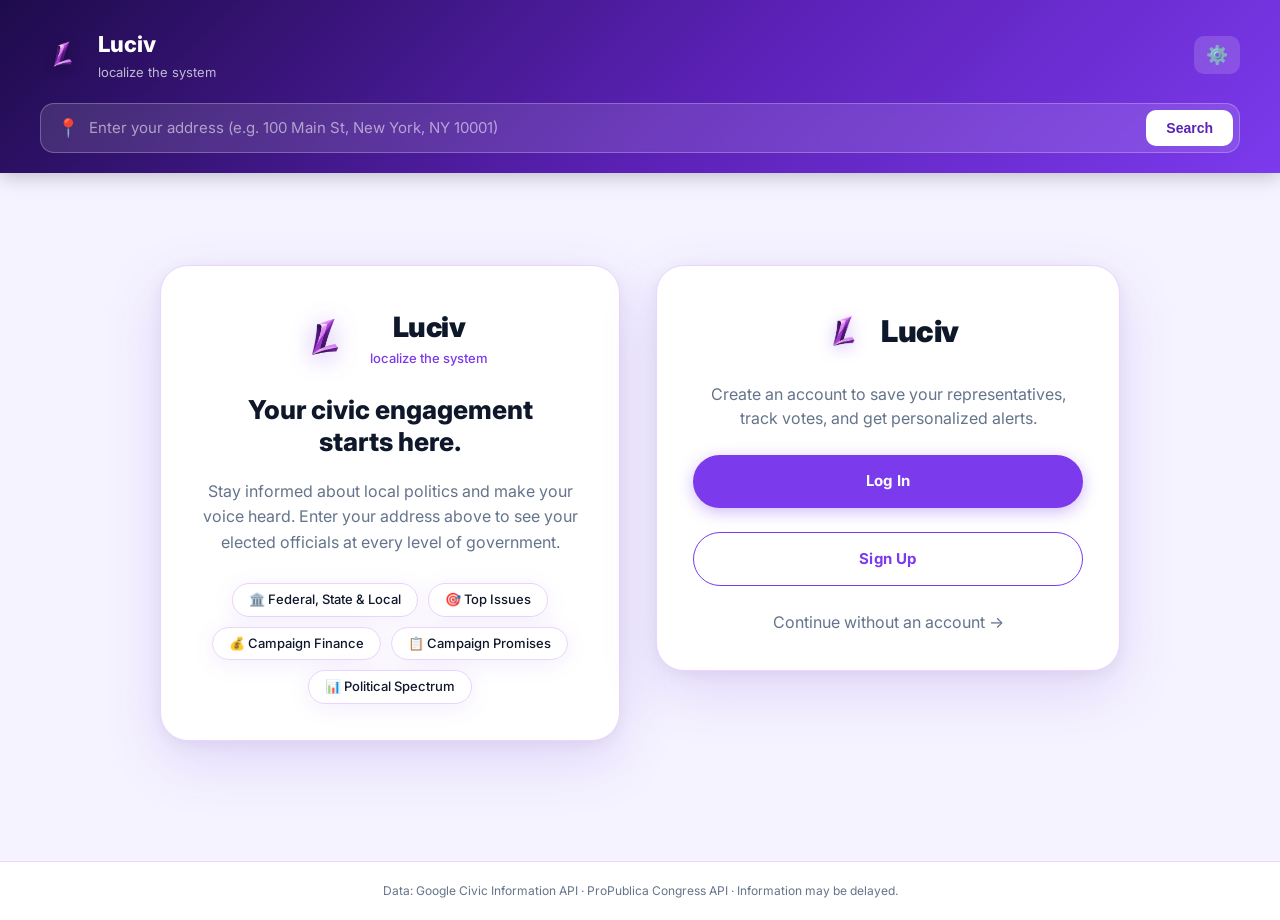
==== commit 431236d1: "Add dedicated login page from Figma, remove confetti - New login.html: Figma-matched design with lar" ====
--- a/index.html
+++ b/index.html
@@ -102,47 +102,17 @@
             </div>
           </div>
 
-          <!-- RIGHT: optional sign up -->
+          <!-- RIGHT: account card -->
           <div class="signup-card">
-            <!-- Luciv logo at top, matching Figma -->
             <div class="signup-logo">
               <img src="logo.png" class="signup-logo-img" alt="Luciv">
               <span class="signup-logo-name">Luciv</span>
             </div>
 
-            <div class="signup-tabs">
-              <button class="signup-tab active" onclick="switchAuthTab('login', this)">Log In</button>
-              <button class="signup-tab" onclick="switchAuthTab('signup', this)">Sign Up</button>
-            </div>
+            <p class="signup-card-desc">Create an account to save your representatives, track votes, and get personalized alerts.</p>
 
-            <div id="auth-login" class="auth-form">
-              <div class="auth-field">
-                <label>Email</label>
-                <input type="email" placeholder="you@example.com" id="login-email">
-              </div>
-              <div class="auth-field">
-                <label>Password</label>
-                <input type="password" placeholder="••••••••" id="login-password">
-              </div>
-              <button class="auth-submit" onclick="handleLogin()">Log In</button>
-              <p class="auth-link">Forgot password?</p>
-            </div>
-
-            <div id="auth-signup" class="auth-form hidden">
-              <div class="auth-field">
-                <label>Name</label>
-                <input type="text" placeholder="Your name" id="signup-name">
-              </div>
-              <div class="auth-field">
-                <label>Email</label>
-                <input type="email" placeholder="you@example.com" id="signup-email">
-              </div>
-              <div class="auth-field">
-                <label>Password</label>
-                <input type="password" placeholder="••••••••" id="signup-password">
-              </div>
-              <button class="auth-submit" onclick="handleSignup()">Sign Up</button>
-            </div>
+            <a href="/login" class="auth-submit-link">Log In</a>
+            <a href="/login#signup" class="auth-submit-link auth-submit-link--outline">Sign Up</a>
 
             <p class="auth-skip" onclick="document.getElementById('intro-state').style.display='none'">
               Continue without an account →
--- a/style.css
+++ b/style.css
@@ -240,67 +240,35 @@
   font-size: 30px; font-weight: 900; color: var(--text); letter-spacing: -0.5px;
 }
 
-/* Tab switcher — pill style like Figma */
-.signup-tabs {
-  display: flex; gap: 0; width: 100%;
-  background: var(--bg); border-radius: 14px;
-  padding: 5px; border: 1.5px solid var(--border);
-}
-.signup-tab {
-  flex: 1; padding: 11px; border: none; border-radius: 10px;
-  background: transparent; font-size: 15px; font-weight: 600;
-  color: var(--text-muted); cursor: pointer; transition: all .2s;
-}
-.signup-tab.active {
-  background: var(--surface);
-  color: var(--primary);
-  box-shadow: 0 2px 10px rgba(109,40,217,0.15);
-}
-
-/* Form fields */
-.auth-form { display: flex; flex-direction: column; gap: 16px; width: 100%; }
-.auth-field { display: flex; flex-direction: column; gap: 7px; text-align: left; }
-.auth-field label { font-size: 14px; font-weight: 600; color: var(--text); }
-.auth-field input {
-  padding: 13px 16px; border: 1.5px solid #E2E8F0;
-  border-radius: 12px; font-size: 15px; font-family: inherit;
-  background: white; color: var(--text); outline: none; transition: border .2s;
-}
-.auth-field input:focus { border-color: var(--primary); box-shadow: 0 0 0 3px rgba(124,58,237,0.1); }
-.auth-field input::placeholder { color: #94A3B8; }
-
-/* Submit button — large pill like Figma */
-.auth-submit {
-  width: 100%; padding: 16px; border: none; border-radius: 99px;
+/* Signup card description */
+.signup-card-desc {
+  font-size: 14px; color: var(--text-muted); text-align: center;
+  line-height: 1.55; max-width: 280px;
+}
+
+/* CTA link buttons */
+.auth-submit-link {
+  display: block; width: 100%;
+  padding: 15px; border-radius: 99px;
   background: var(--primary); color: white;
-  font-size: 16px; font-weight: 700; cursor: pointer; letter-spacing: 0.2px;
+  font-size: 15px; font-weight: 700; text-align: center;
+  text-decoration: none; letter-spacing: 0.2px;
+  box-shadow: 0 4px 16px rgba(124,58,237,0.35);
   transition: background .2s, transform .1s, box-shadow .2s;
-  box-shadow: 0 4px 16px rgba(124,58,237,0.35);
-  margin-top: 4px;
-}
-.auth-submit:hover { background: var(--primary-dark); transform: translateY(-1px); box-shadow: 0 6px 20px rgba(124,58,237,0.45); }
-
-.auth-link {
-  text-align: center; font-size: 13px; color: var(--text-muted);
-  cursor: pointer; margin: 0;
-}
-.auth-link:hover { color: var(--primary); }
+}
+.auth-submit-link:hover { background: var(--primary-dark); transform: translateY(-1px); box-shadow: 0 6px 20px rgba(124,58,237,0.45); }
+.auth-submit-link--outline {
+  background: transparent; color: var(--primary);
+  border: 1.5px solid var(--primary);
+  box-shadow: none;
+}
+.auth-submit-link--outline:hover { background: var(--primary-light); transform: translateY(-1px); box-shadow: none; }
+
 .auth-skip {
   text-align: center; font-size: 13px; color: var(--text-muted);
   cursor: pointer; margin: 0; transition: color .2s;
 }
 .auth-skip:hover { color: var(--primary); }
-.auth-success {
-  display: flex; flex-direction: column; align-items: center;
-  gap: 12px; padding: 24px 0; text-align: center;
-}
-.auth-success-icon {
-  width: 56px; height: 56px; border-radius: 50%;
-  background: var(--primary); color: white;
-  display: flex; align-items: center; justify-content: center;
-  font-size: 26px; font-weight: 700;
-  box-shadow: 0 4px 16px rgba(124,58,237,0.35);
-}
 .intro-graphic { font-size: 72px; }
 .state-view h2 { font-size: 26px; font-weight: 800; color: var(--text); }
 .state-view p { font-size: 16px; color: var(--text-muted); max-width: 420px; }
@@ -913,49 +881,3 @@
   text-align: center;
 }
 
-/* ── CONFETTI ───────────────────────────────────────────────────────────────── */
-
-@keyframes confetti-fall {
-  0%   { transform: translateY(-20px) rotate(0deg); opacity: 1; }
-  80%  { opacity: 1; }
-  100% { transform: translateY(110vh) rotate(720deg); opacity: 0; }
-}
-
-#confetti-container {
-  position: fixed; inset: 0; pointer-events: none; z-index: 9999; overflow: hidden;
-}
-
-.confetti-piece {
-  position: absolute;
-  top: -12px;
-  animation: confetti-fall linear forwards;
-}
-
-#confetti-toast {
-  position: fixed;
-  top: 24px;
-  left: 50%;
-  transform: translateX(-50%) translateY(-80px);
-  background: #1E3A8A;
-  color: #fff;
-  font-family: 'Inter', sans-serif;
-  font-size: 15px;
-  font-weight: 600;
-  padding: 12px 24px;
-  border-radius: 99px;
-  box-shadow: 0 4px 20px rgba(0,0,0,0.25);
-  z-index: 10000;
-  white-space: nowrap;
-  transition: transform 0.5s cubic-bezier(0.34,1.56,0.64,1), opacity 0.4s ease;
-  opacity: 0;
-}
-
-#confetti-toast.confetti-toast-visible {
-  transform: translateX(-50%) translateY(0);
-  opacity: 1;
-}
-
-#confetti-toast.confetti-toast-hiding {
-  transform: translateX(-50%) translateY(-80px);
-  opacity: 0;
-}
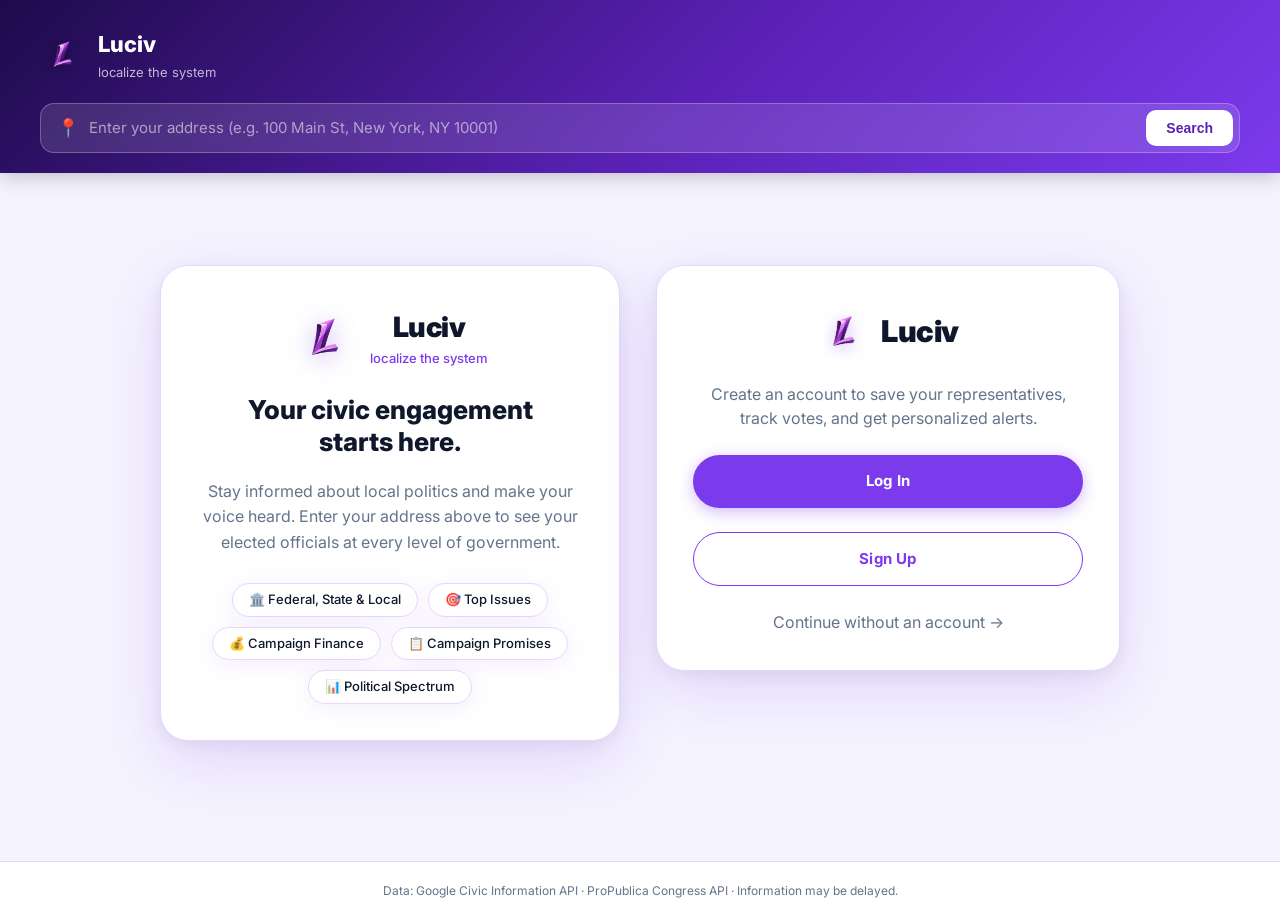
==== commit 6693ce4b: "Hide API key settings from public — developer-only via Ctrl+Shift+K Settings button is invisible by " ====
--- a/index.html
+++ b/index.html
@@ -59,7 +59,8 @@
             <p class="brand-sub">localize the system</p>
           </div>
         </div>
-        <button class="btn-settings" onclick="openSettings()" title="Settings">⚙️</button>
+        <!-- Settings hidden from public — developer shortcut: Ctrl+Shift+K -->
+        <button class="btn-settings dev-only" id="dev-settings-btn" onclick="openSettings()" title="Developer Settings" style="display:none">⚙️</button>
       </div>
 
       <div class="search-bar">
@@ -162,6 +163,6 @@
     </footer>
   </div>
 
-  <script src="script.js?v=12"></script>
+  <script src="script.js?v=13"></script>
 </body>
 </html>
